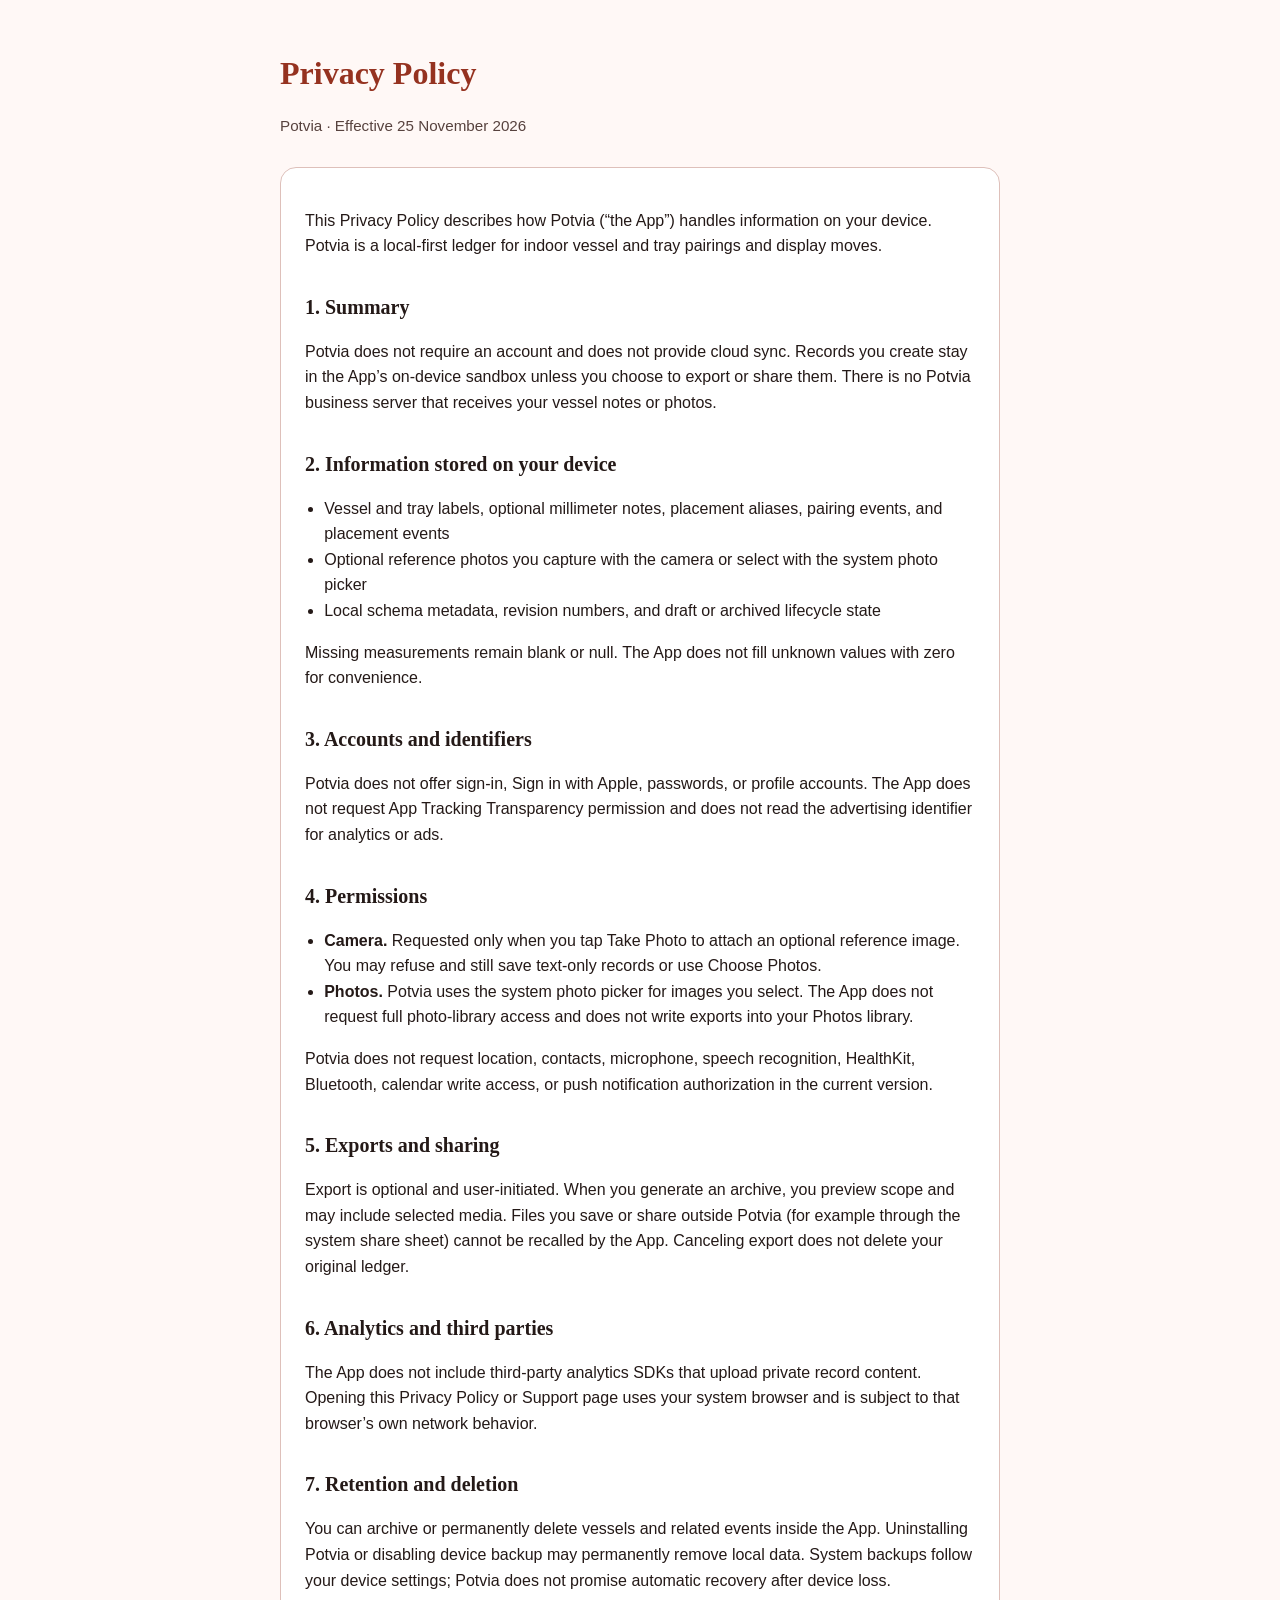
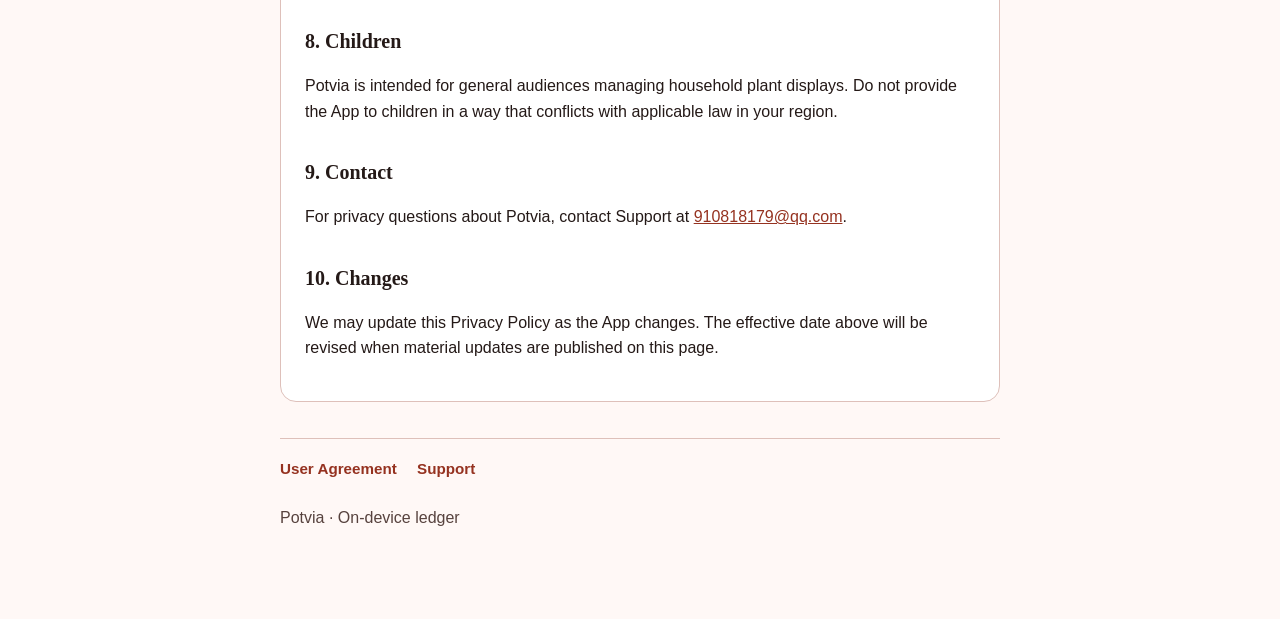
==== privacy-policy.html @ 40fc2534 "Publish Potvia legal site" ====
<!DOCTYPE html>
<html lang="en">
<head>
  <meta charset="UTF-8">
  <meta name="viewport" content="width=device-width, initial-scale=1">
  <title>Privacy Policy — Potvia</title>
  <link rel="stylesheet" href="legal.css">
</head>
<body>
  <main class="wrap">
    <header>
      <h1>Privacy Policy</h1>
      <p class="meta">Potvia · Effective 25 November 2026</p>
    </header>

    <section class="card">
      <p>This Privacy Policy describes how Potvia (“the App”) handles information on your device. Potvia is a local-first ledger for indoor vessel and tray pairings and display moves.</p>

      <h2>1. Summary</h2>
      <p>Potvia does not require an account and does not provide cloud sync. Records you create stay in the App’s on-device sandbox unless you choose to export or share them. There is no Potvia business server that receives your vessel notes or photos.</p>

      <h2>2. Information stored on your device</h2>
      <ul>
        <li>Vessel and tray labels, optional millimeter notes, placement aliases, pairing events, and placement events</li>
        <li>Optional reference photos you capture with the camera or select with the system photo picker</li>
        <li>Local schema metadata, revision numbers, and draft or archived lifecycle state</li>
      </ul>
      <p>Missing measurements remain blank or null. The App does not fill unknown values with zero for convenience.</p>

      <h2>3. Accounts and identifiers</h2>
      <p>Potvia does not offer sign-in, Sign in with Apple, passwords, or profile accounts. The App does not request App Tracking Transparency permission and does not read the advertising identifier for analytics or ads.</p>

      <h2>4. Permissions</h2>
      <ul>
        <li><strong>Camera.</strong> Requested only when you tap Take Photo to attach an optional reference image. You may refuse and still save text-only records or use Choose Photos.</li>
        <li><strong>Photos.</strong> Potvia uses the system photo picker for images you select. The App does not request full photo-library access and does not write exports into your Photos library.</li>
      </ul>
      <p>Potvia does not request location, contacts, microphone, speech recognition, HealthKit, Bluetooth, calendar write access, or push notification authorization in the current version.</p>

      <h2>5. Exports and sharing</h2>
      <p>Export is optional and user-initiated. When you generate an archive, you preview scope and may include selected media. Files you save or share outside Potvia (for example through the system share sheet) cannot be recalled by the App. Canceling export does not delete your original ledger.</p>

      <h2>6. Analytics and third parties</h2>
      <p>The App does not include third-party analytics SDKs that upload private record content. Opening this Privacy Policy or Support page uses your system browser and is subject to that browser’s own network behavior.</p>

      <h2>7. Retention and deletion</h2>
      <p>You can archive or permanently delete vessels and related events inside the App. Uninstalling Potvia or disabling device backup may permanently remove local data. System backups follow your device settings; Potvia does not promise automatic recovery after device loss.</p>

      <h2>8. Children</h2>
      <p>Potvia is intended for general audiences managing household plant displays. Do not provide the App to children in a way that conflicts with applicable law in your region.</p>

      <h2>9. Contact</h2>
      <p>For privacy questions about Potvia, contact Support at <a href="mailto:910818179@qq.com">910818179@qq.com</a>.</p>

      <h2>10. Changes</h2>
      <p>We may update this Privacy Policy as the App changes. The effective date above will be revised when material updates are published on this page.</p>
    </section>

    <footer>
      <div class="links">
        <a href="user-agreement.html">User Agreement</a>
        <a href="index.html">Support</a>
      </div>
      <p>Potvia · On-device ledger</p>
    </footer>
  </main>
</body>
</html>
---- legal.css ----
:root {
  --bg: #fff8f6;
  --fg: #241917;
  --muted: #57423e;
  --accent: #953220;
  --line: #dec0ba;
  --card: #ffffff;
}

* { box-sizing: border-box; }

body {
  margin: 0;
  font-family: "Lato", "Helvetica Neue", Helvetica, Arial, sans-serif;
  background: var(--bg);
  color: var(--fg);
  line-height: 1.6;
}

a { color: var(--accent); }

.wrap {
  max-width: 760px;
  margin: 0 auto;
  padding: 48px 20px 72px;
}

header h1 {
  font-family: Georgia, "Times New Roman", serif;
  font-size: 2rem;
  margin: 0 0 8px;
  color: var(--accent);
}

.meta {
  color: var(--muted);
  font-size: 0.95rem;
  margin-bottom: 28px;
}

.card {
  background: var(--card);
  border: 1px solid var(--line);
  border-radius: 16px;
  padding: 24px;
}

h2 {
  font-family: Georgia, "Times New Roman", serif;
  font-size: 1.25rem;
  margin-top: 1.6em;
  margin-bottom: 0.5em;
}

p, li { font-size: 1rem; }

ul { padding-left: 1.2em; }

footer {
  margin-top: 36px;
  padding-top: 18px;
  border-top: 1px solid var(--line);
  color: var(--muted);
  font-size: 0.95rem;
}

.links a {
  display: inline-block;
  margin-right: 16px;
  margin-bottom: 8px;
  font-weight: 700;
  text-decoration: none;
}

.links a:hover { text-decoration: underline; }
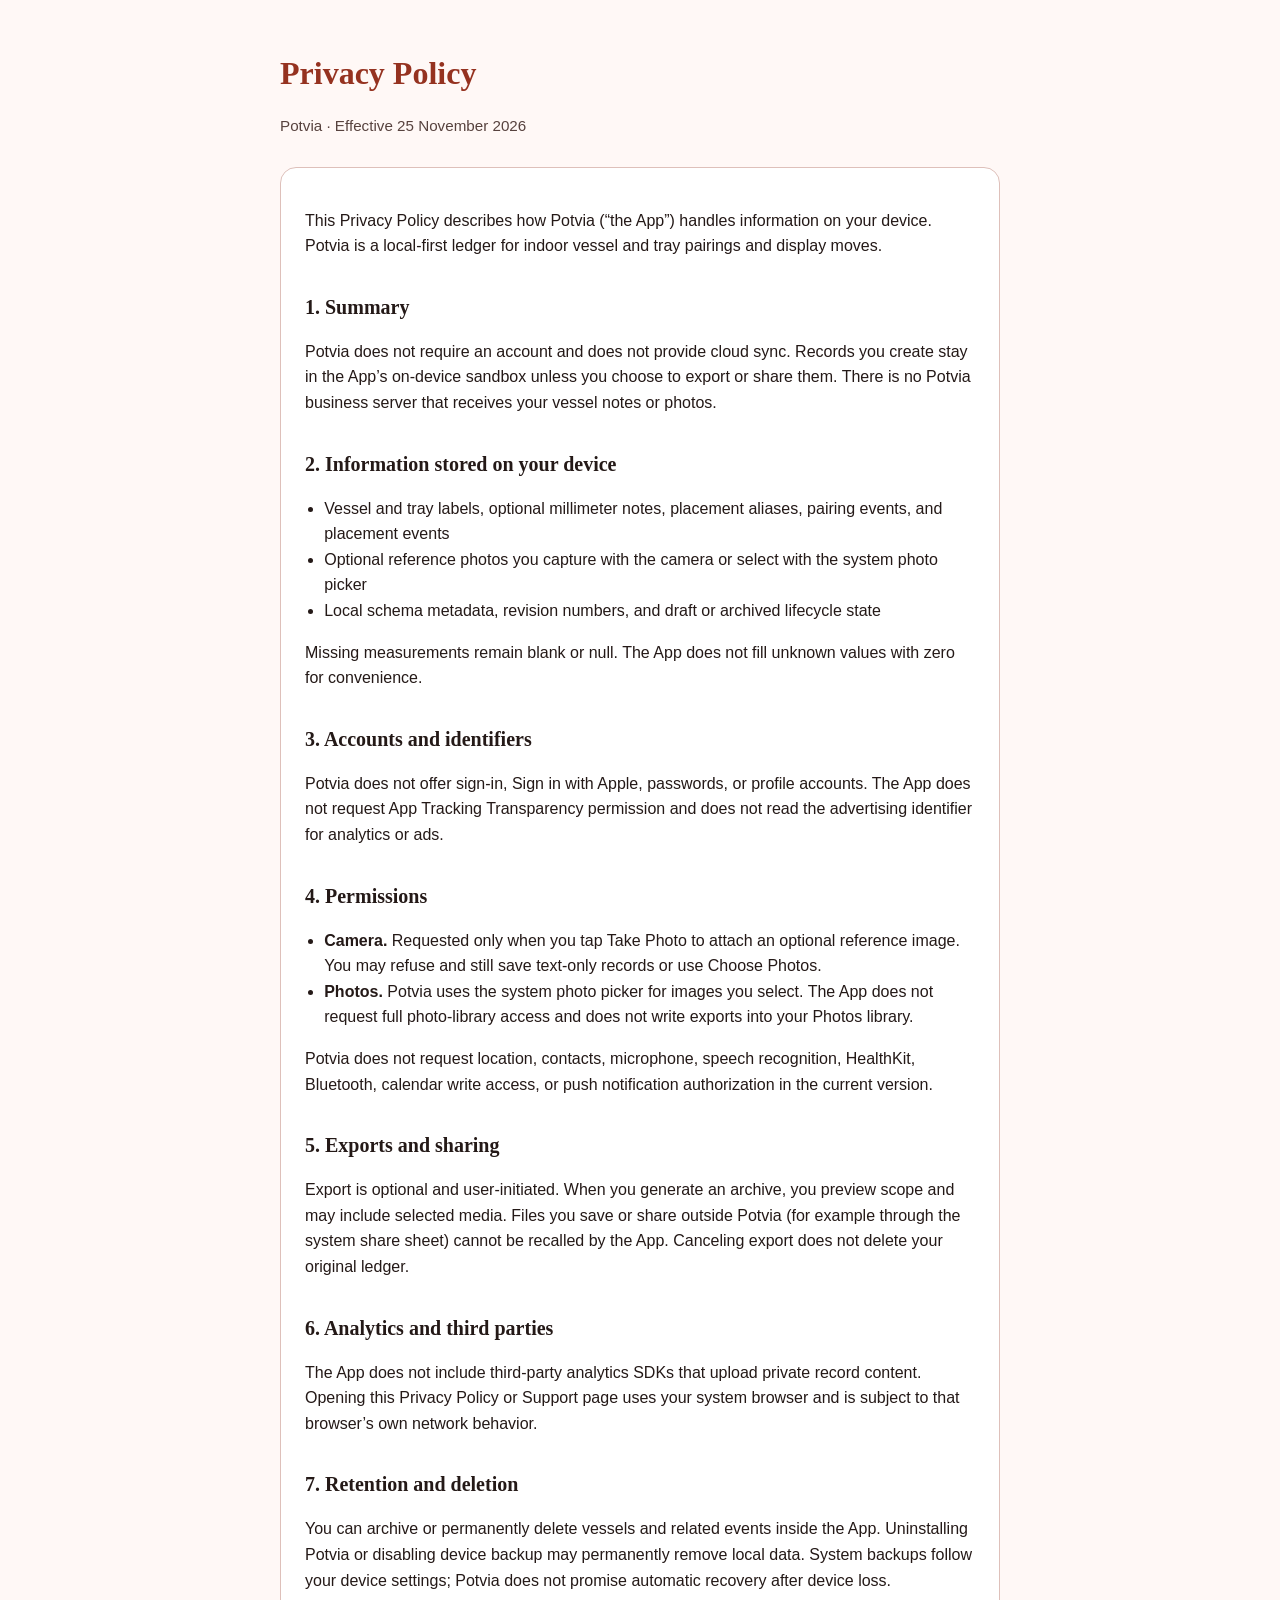
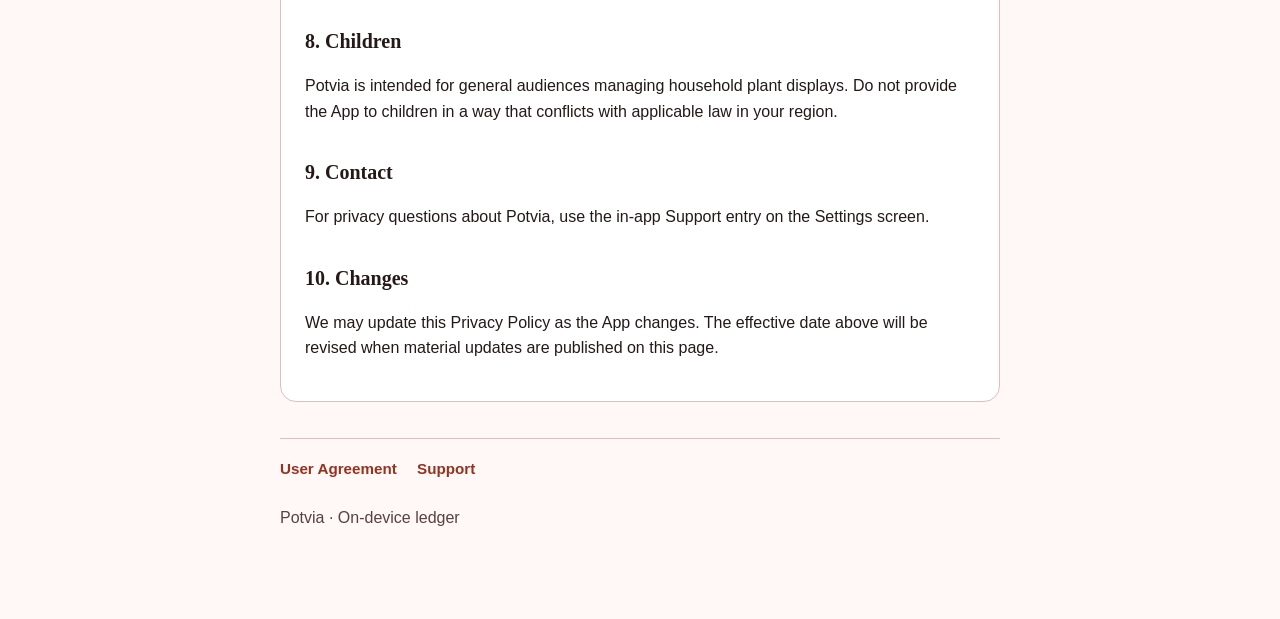
==== commit 8d7c7e62: "Remove contact email from legal pages" ====
--- a/privacy-policy.html
+++ b/privacy-policy.html
@@ -50,7 +50,7 @@
       <p>Potvia is intended for general audiences managing household plant displays. Do not provide the App to children in a way that conflicts with applicable law in your region.</p>
 
       <h2>9. Contact</h2>
-      <p>For privacy questions about Potvia, contact Support at <a href="mailto:910818179@qq.com">910818179@qq.com</a>.</p>
+      <p>For privacy questions about Potvia, use the in-app Support entry on the Settings screen.</p>
 
       <h2>10. Changes</h2>
       <p>We may update this Privacy Policy as the App changes. The effective date above will be revised when material updates are published on this page.</p>
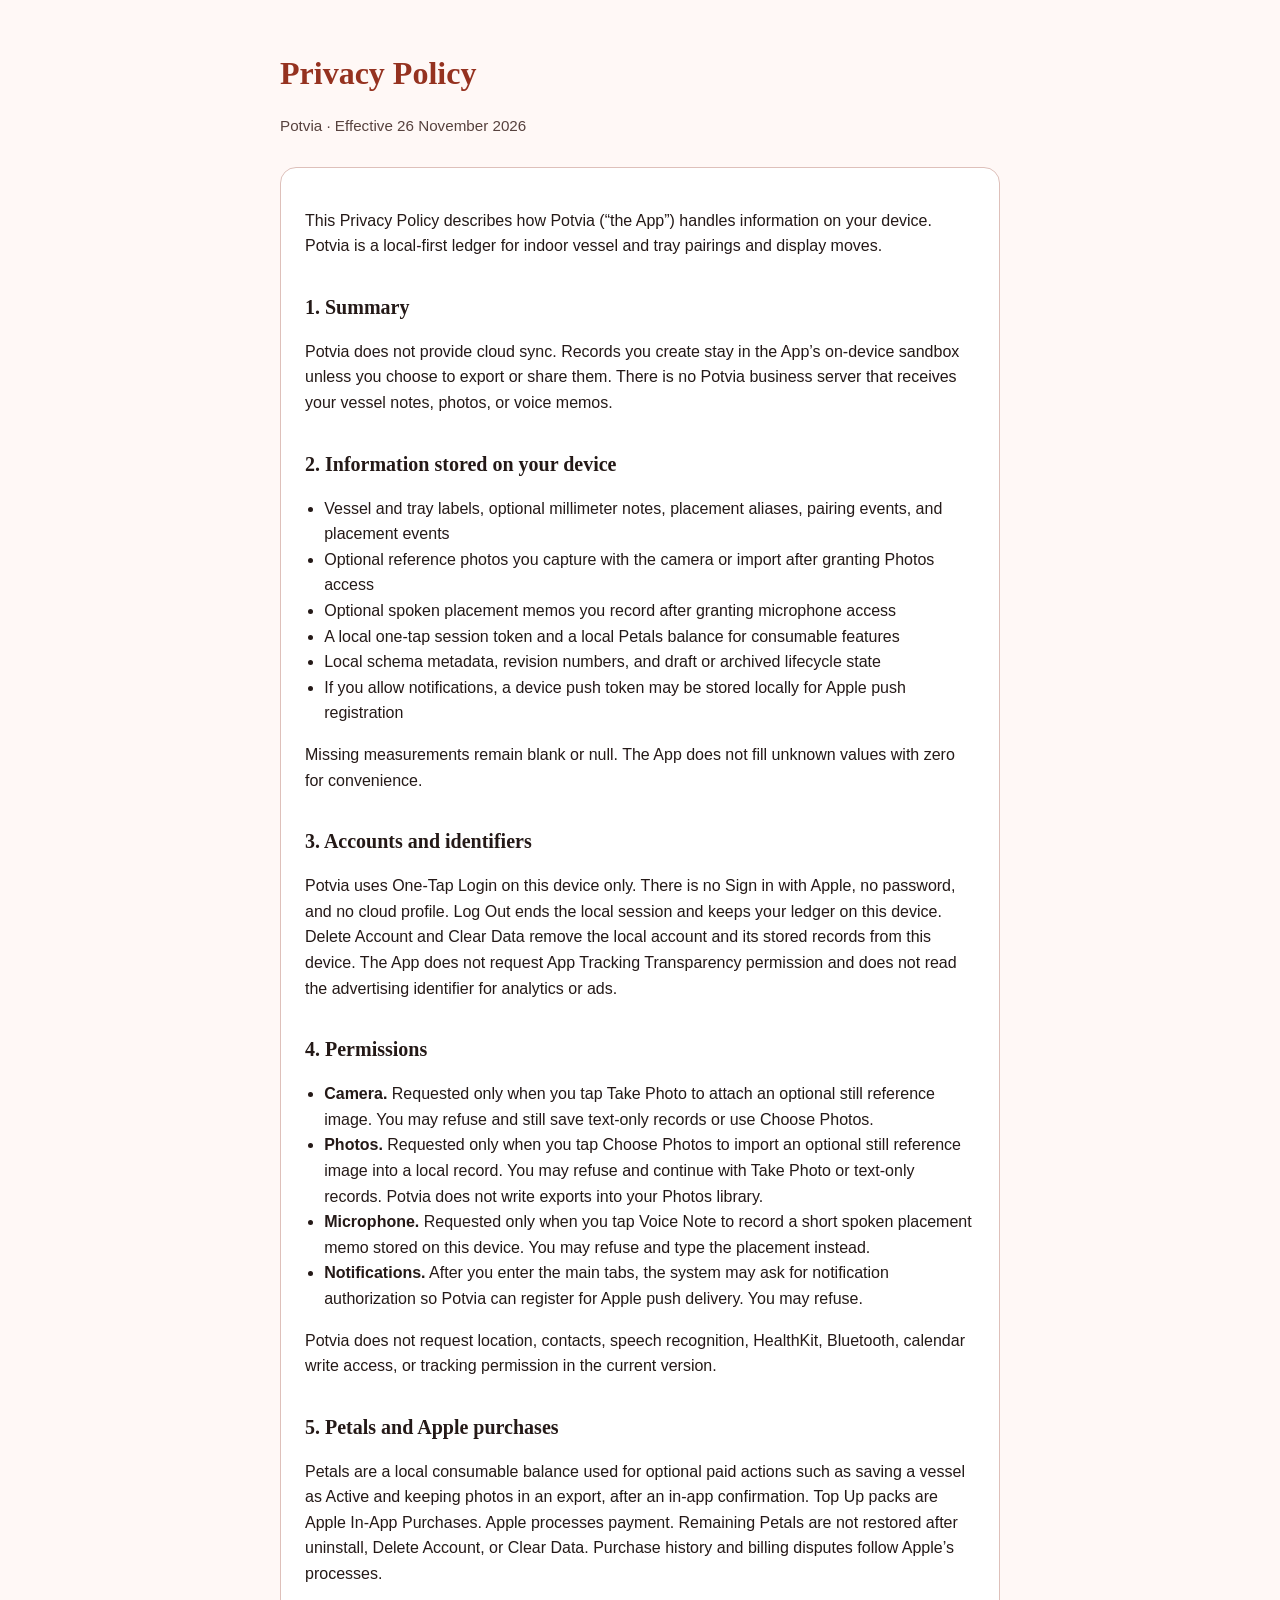
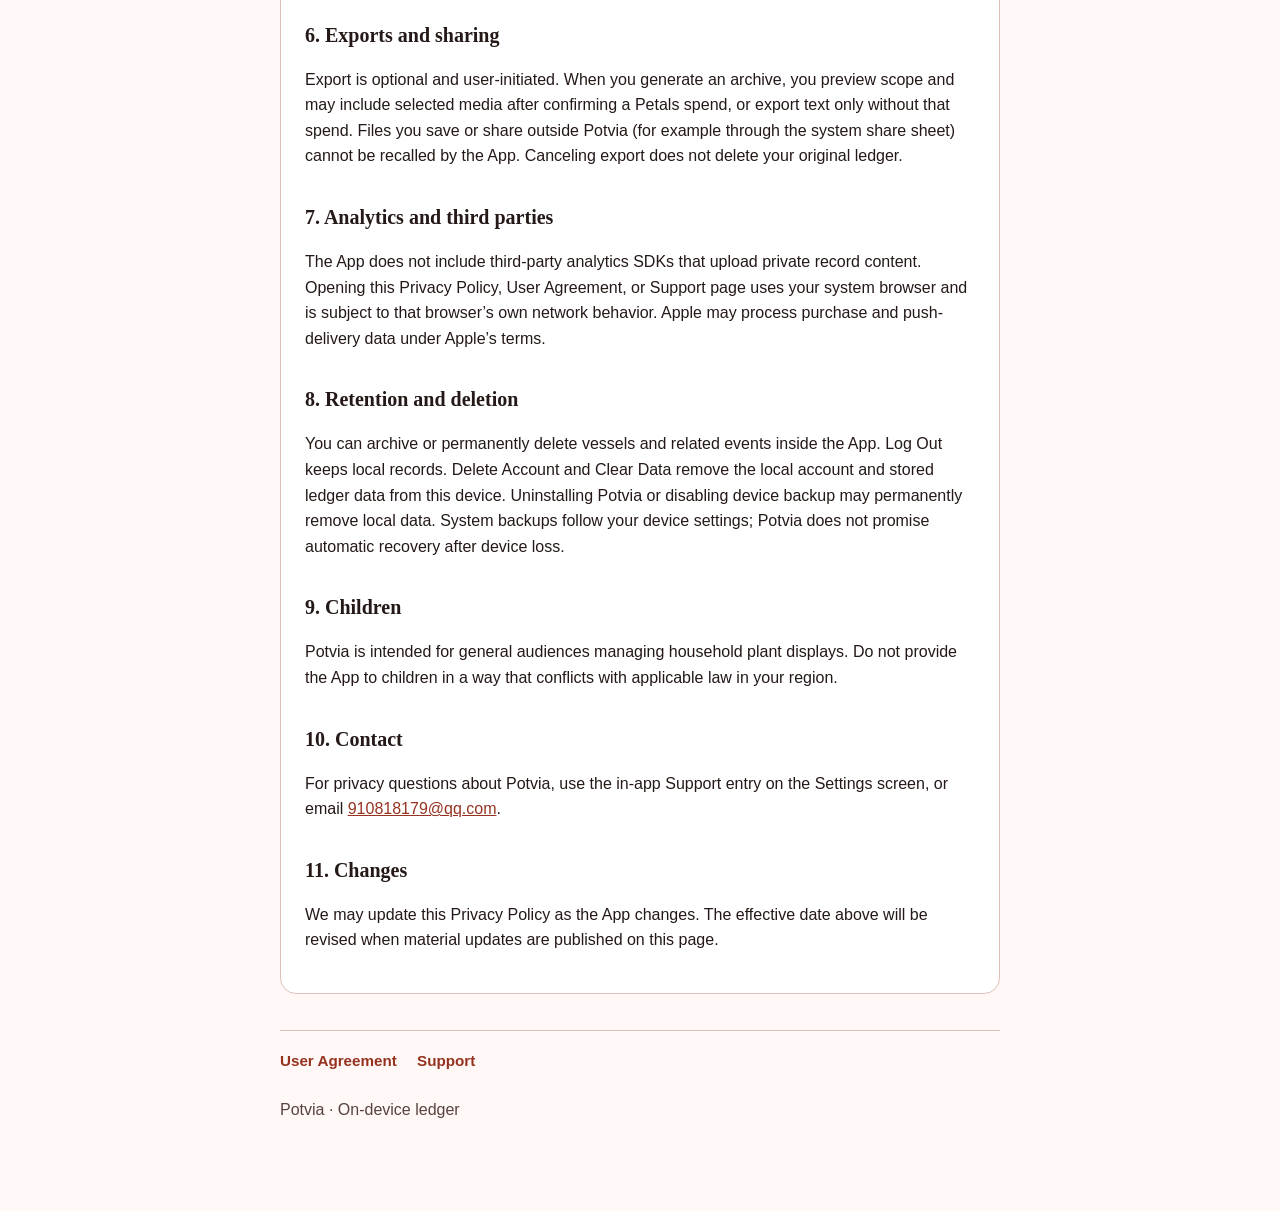
==== commit e11851d5: "Update Potvia legal pages for login, permissions, and Petals IAP" ====
--- a/privacy-policy.html
+++ b/privacy-policy.html
@@ -10,49 +10,57 @@
   <main class="wrap">
     <header>
       <h1>Privacy Policy</h1>
-      <p class="meta">Potvia · Effective 25 November 2026</p>
+      <p class="meta">Potvia · Effective 26 November 2026</p>
     </header>
 
     <section class="card">
       <p>This Privacy Policy describes how Potvia (“the App”) handles information on your device. Potvia is a local-first ledger for indoor vessel and tray pairings and display moves.</p>
 
       <h2>1. Summary</h2>
-      <p>Potvia does not require an account and does not provide cloud sync. Records you create stay in the App’s on-device sandbox unless you choose to export or share them. There is no Potvia business server that receives your vessel notes or photos.</p>
+      <p>Potvia does not provide cloud sync. Records you create stay in the App’s on-device sandbox unless you choose to export or share them. There is no Potvia business server that receives your vessel notes, photos, or voice memos.</p>
 
       <h2>2. Information stored on your device</h2>
       <ul>
         <li>Vessel and tray labels, optional millimeter notes, placement aliases, pairing events, and placement events</li>
-        <li>Optional reference photos you capture with the camera or select with the system photo picker</li>
+        <li>Optional reference photos you capture with the camera or import after granting Photos access</li>
+        <li>Optional spoken placement memos you record after granting microphone access</li>
+        <li>A local one-tap session token and a local Petals balance for consumable features</li>
         <li>Local schema metadata, revision numbers, and draft or archived lifecycle state</li>
+        <li>If you allow notifications, a device push token may be stored locally for Apple push registration</li>
       </ul>
       <p>Missing measurements remain blank or null. The App does not fill unknown values with zero for convenience.</p>
 
       <h2>3. Accounts and identifiers</h2>
-      <p>Potvia does not offer sign-in, Sign in with Apple, passwords, or profile accounts. The App does not request App Tracking Transparency permission and does not read the advertising identifier for analytics or ads.</p>
+      <p>Potvia uses One-Tap Login on this device only. There is no Sign in with Apple, no password, and no cloud profile. Log Out ends the local session and keeps your ledger on this device. Delete Account and Clear Data remove the local account and its stored records from this device. The App does not request App Tracking Transparency permission and does not read the advertising identifier for analytics or ads.</p>
 
       <h2>4. Permissions</h2>
       <ul>
-        <li><strong>Camera.</strong> Requested only when you tap Take Photo to attach an optional reference image. You may refuse and still save text-only records or use Choose Photos.</li>
-        <li><strong>Photos.</strong> Potvia uses the system photo picker for images you select. The App does not request full photo-library access and does not write exports into your Photos library.</li>
+        <li><strong>Camera.</strong> Requested only when you tap Take Photo to attach an optional still reference image. You may refuse and still save text-only records or use Choose Photos.</li>
+        <li><strong>Photos.</strong> Requested only when you tap Choose Photos to import an optional still reference image into a local record. You may refuse and continue with Take Photo or text-only records. Potvia does not write exports into your Photos library.</li>
+        <li><strong>Microphone.</strong> Requested only when you tap Voice Note to record a short spoken placement memo stored on this device. You may refuse and type the placement instead.</li>
+        <li><strong>Notifications.</strong> After you enter the main tabs, the system may ask for notification authorization so Potvia can register for Apple push delivery. You may refuse.</li>
       </ul>
-      <p>Potvia does not request location, contacts, microphone, speech recognition, HealthKit, Bluetooth, calendar write access, or push notification authorization in the current version.</p>
+      <p>Potvia does not request location, contacts, speech recognition, HealthKit, Bluetooth, calendar write access, or tracking permission in the current version.</p>
 
-      <h2>5. Exports and sharing</h2>
-      <p>Export is optional and user-initiated. When you generate an archive, you preview scope and may include selected media. Files you save or share outside Potvia (for example through the system share sheet) cannot be recalled by the App. Canceling export does not delete your original ledger.</p>
+      <h2>5. Petals and Apple purchases</h2>
+      <p>Petals are a local consumable balance used for optional paid actions such as saving a vessel as Active and keeping photos in an export, after an in-app confirmation. Top Up packs are Apple In-App Purchases. Apple processes payment. Remaining Petals are not restored after uninstall, Delete Account, or Clear Data. Purchase history and billing disputes follow Apple’s processes.</p>
 
-      <h2>6. Analytics and third parties</h2>
-      <p>The App does not include third-party analytics SDKs that upload private record content. Opening this Privacy Policy or Support page uses your system browser and is subject to that browser’s own network behavior.</p>
+      <h2>6. Exports and sharing</h2>
+      <p>Export is optional and user-initiated. When you generate an archive, you preview scope and may include selected media after confirming a Petals spend, or export text only without that spend. Files you save or share outside Potvia (for example through the system share sheet) cannot be recalled by the App. Canceling export does not delete your original ledger.</p>
 
-      <h2>7. Retention and deletion</h2>
-      <p>You can archive or permanently delete vessels and related events inside the App. Uninstalling Potvia or disabling device backup may permanently remove local data. System backups follow your device settings; Potvia does not promise automatic recovery after device loss.</p>
+      <h2>7. Analytics and third parties</h2>
+      <p>The App does not include third-party analytics SDKs that upload private record content. Opening this Privacy Policy, User Agreement, or Support page uses your system browser and is subject to that browser’s own network behavior. Apple may process purchase and push-delivery data under Apple’s terms.</p>
 
-      <h2>8. Children</h2>
+      <h2>8. Retention and deletion</h2>
+      <p>You can archive or permanently delete vessels and related events inside the App. Log Out keeps local records. Delete Account and Clear Data remove the local account and stored ledger data from this device. Uninstalling Potvia or disabling device backup may permanently remove local data. System backups follow your device settings; Potvia does not promise automatic recovery after device loss.</p>
+
+      <h2>9. Children</h2>
       <p>Potvia is intended for general audiences managing household plant displays. Do not provide the App to children in a way that conflicts with applicable law in your region.</p>
 
-      <h2>9. Contact</h2>
-      <p>For privacy questions about Potvia, use the in-app Support entry on the Settings screen.</p>
+      <h2>10. Contact</h2>
+      <p>For privacy questions about Potvia, use the in-app Support entry on the Settings screen, or email <a href="mailto:910818179@qq.com">910818179@qq.com</a>.</p>
 
-      <h2>10. Changes</h2>
+      <h2>11. Changes</h2>
       <p>We may update this Privacy Policy as the App changes. The effective date above will be revised when material updates are published on this page.</p>
     </section>
 
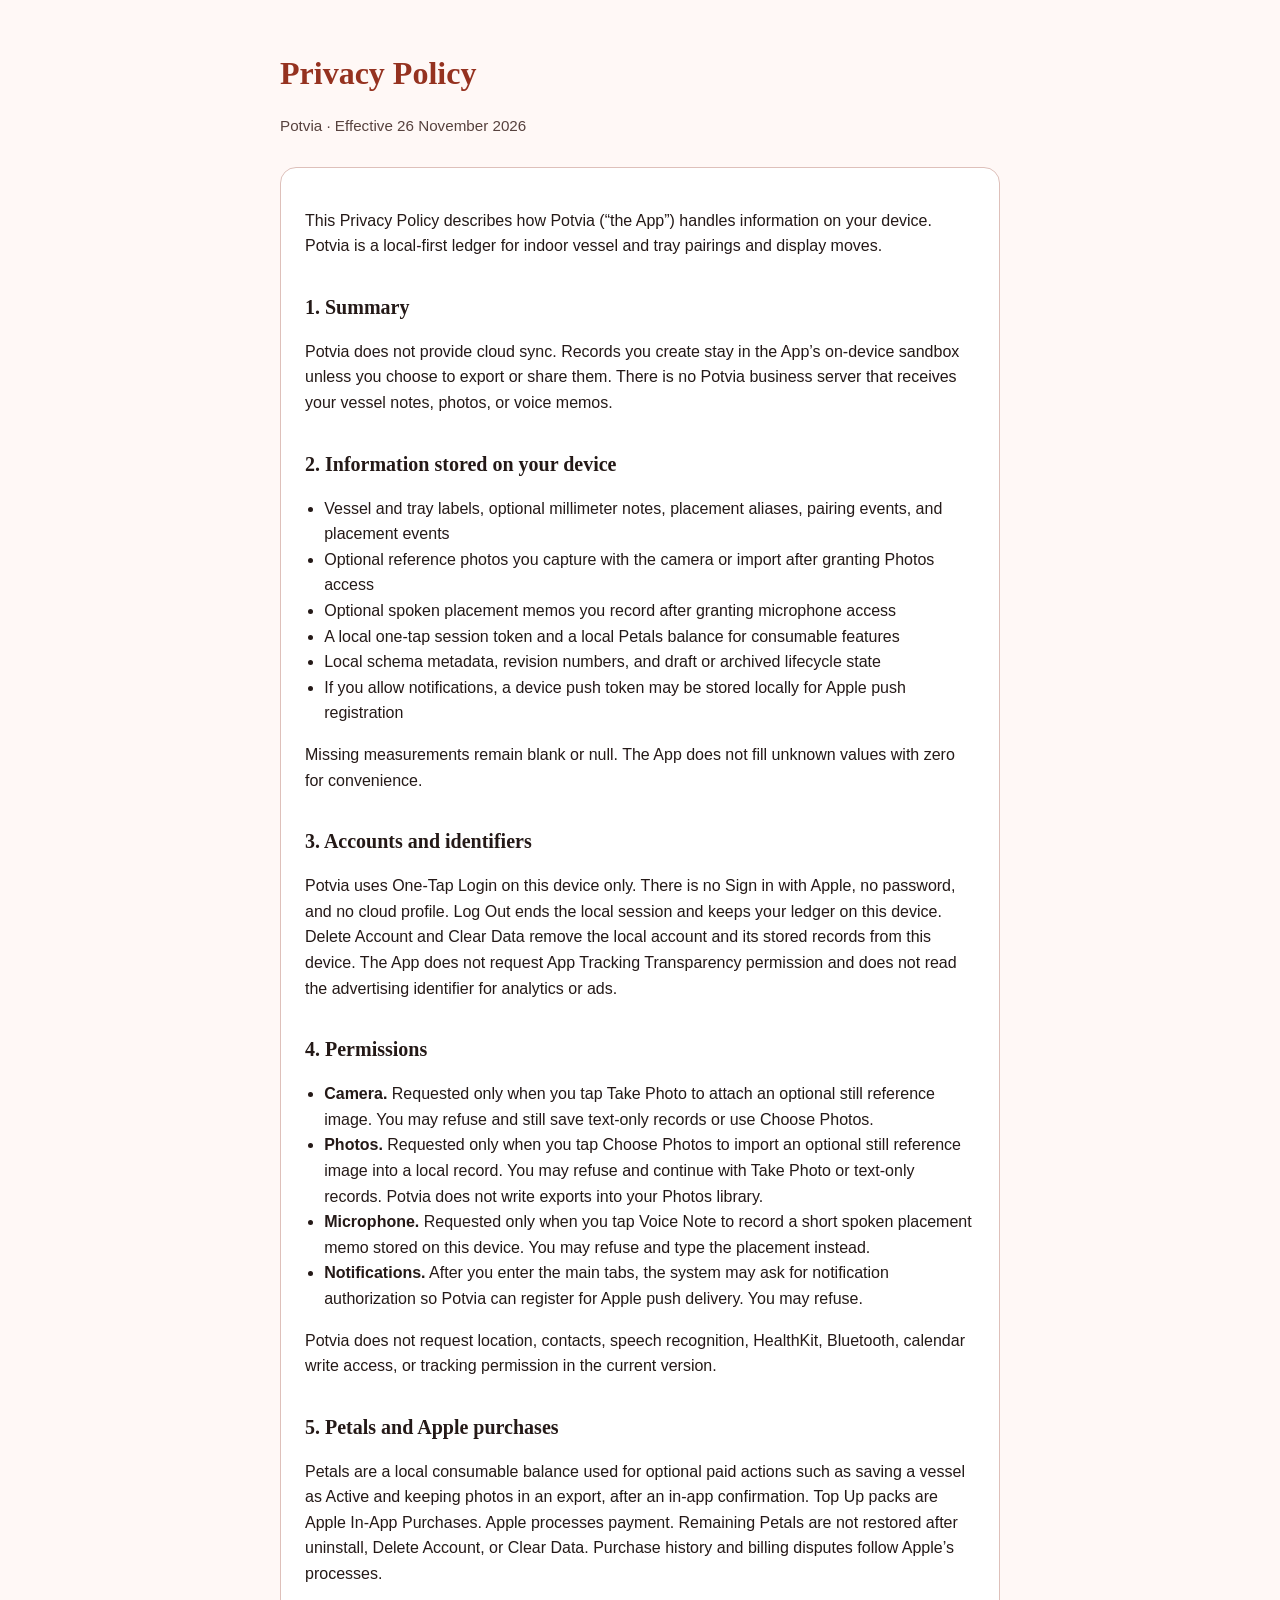
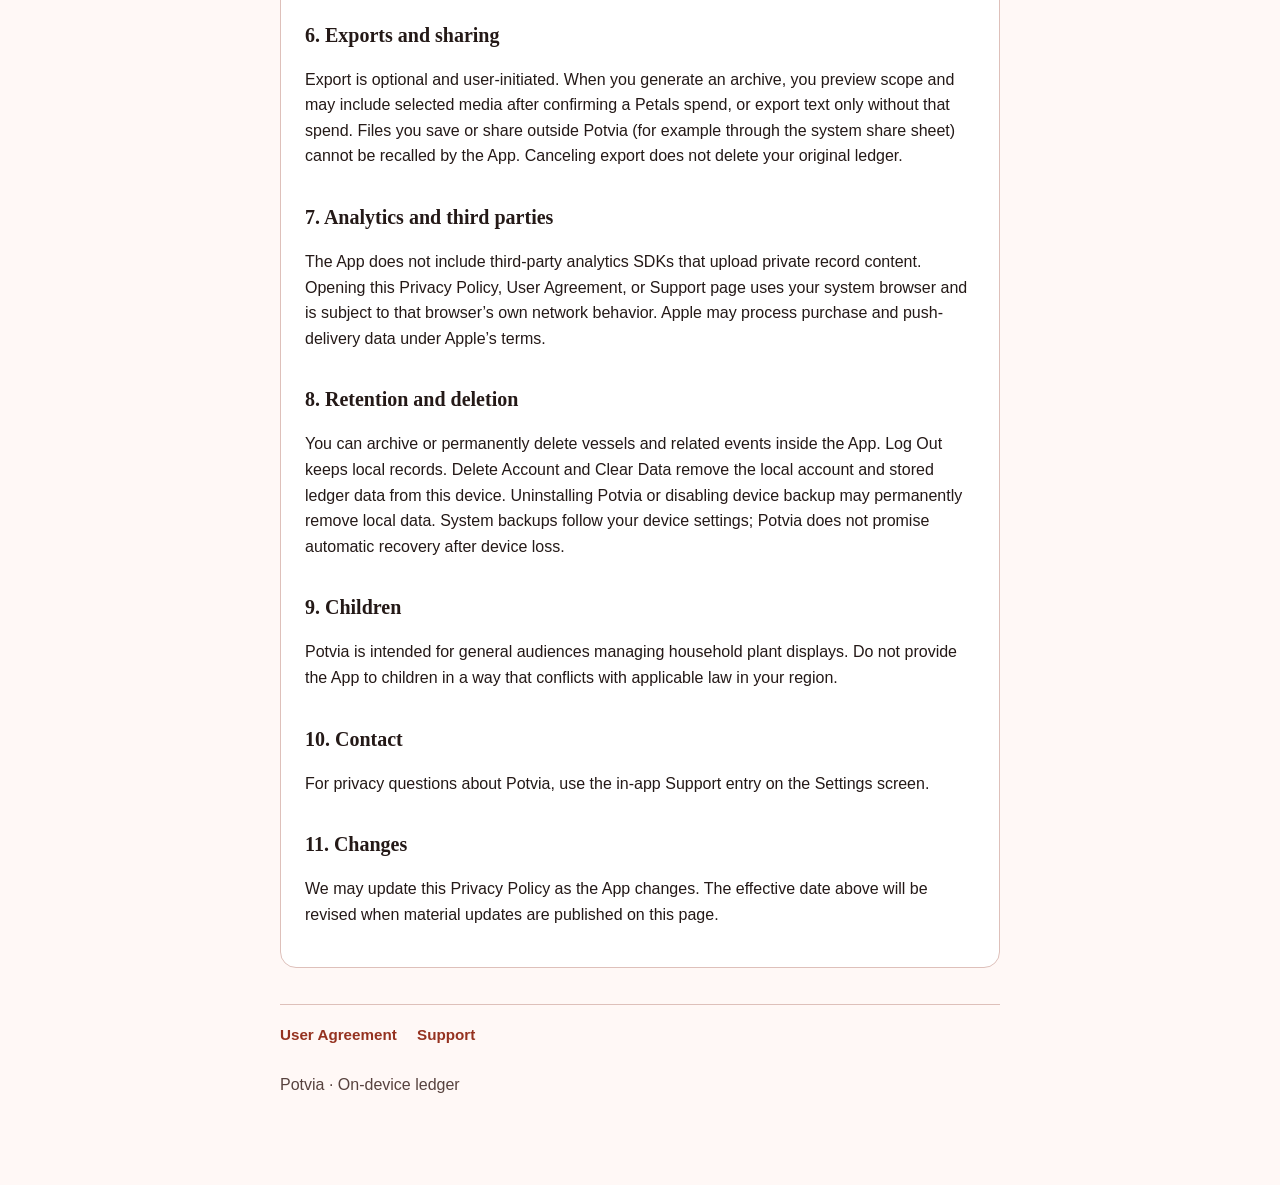
==== commit b02a0da3: "Remove contact email from Potvia legal pages" ====
--- a/privacy-policy.html
+++ b/privacy-policy.html
@@ -58,7 +58,7 @@
       <p>Potvia is intended for general audiences managing household plant displays. Do not provide the App to children in a way that conflicts with applicable law in your region.</p>
 
       <h2>10. Contact</h2>
-      <p>For privacy questions about Potvia, use the in-app Support entry on the Settings screen, or email <a href="mailto:910818179@qq.com">910818179@qq.com</a>.</p>
+      <p>For privacy questions about Potvia, use the in-app Support entry on the Settings screen.</p>
 
       <h2>11. Changes</h2>
       <p>We may update this Privacy Policy as the App changes. The effective date above will be revised when material updates are published on this page.</p>
